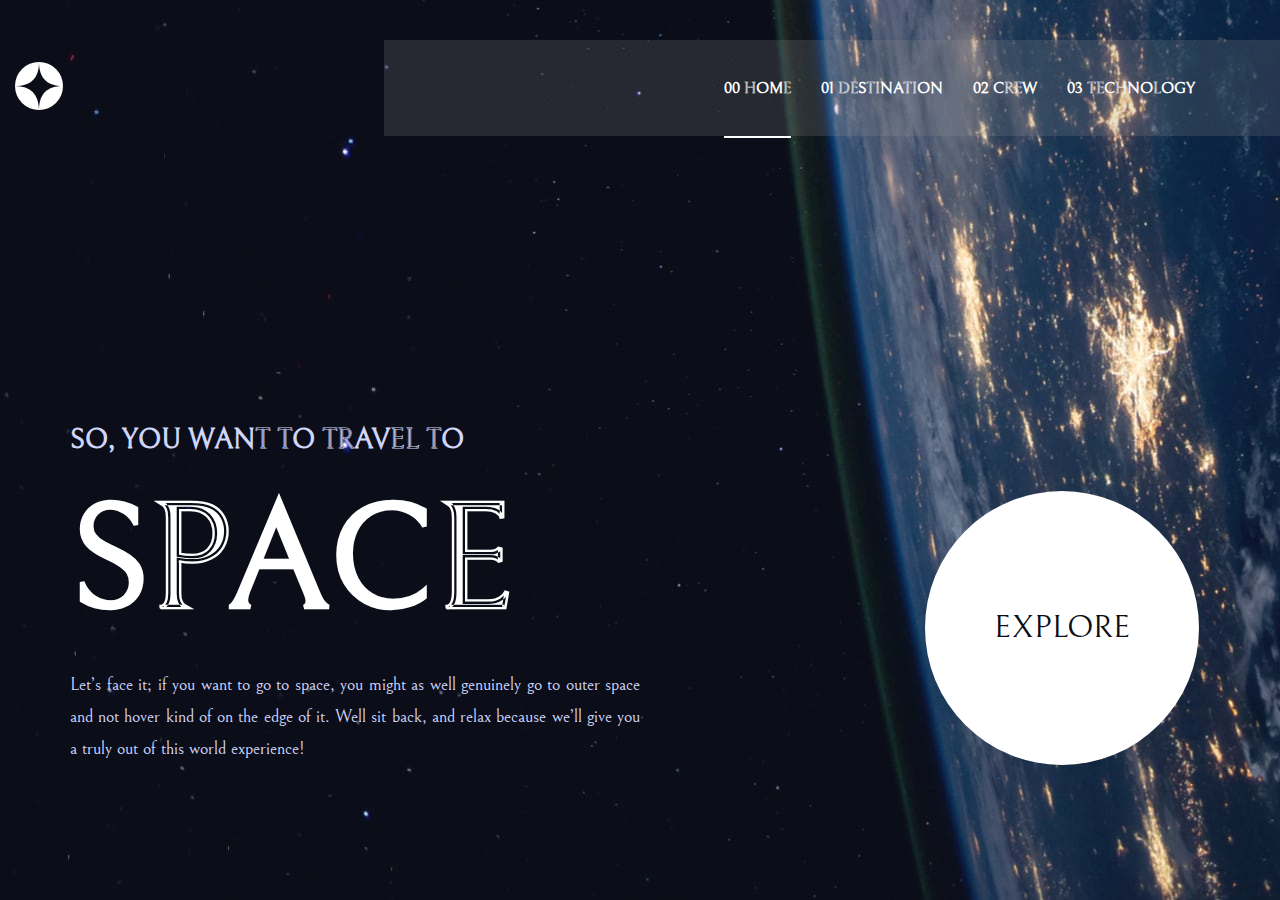
==== index.html @ ad99cd1f "Upload The Design" ====
<!DOCTYPE html>
<html lang="en">
<head>
    <meta charset="UTF-8">
    <meta http-equiv="X-UA-Compatible" content="IE=edge">
    <meta name="viewport" content="width=device-width, initial-scale=1.0">
    <title>Space Tourism</title>
    <link rel="stylesheet" href="css/normalize.css" />
    <link rel="stylesheet" href="css/main.css" />
    <link rel="preconnect" href="https://fonts.googleapis.com">
    <link rel="preconnect" href="https://fonts.gstatic.com" crossorigin>
    <link href="https://fonts.googleapis.com/css2?family=Bellefair&display=swap" rel="stylesheet">
</head>
<body>

    <!-- Start Landing Section -->
    <section class="landing">

        <a href="#" class="logo">
            <img src="images/logo.svg" alt="Logo">
        </a>

        <div class="container">
            <nav>
                <img class="toggle-menu" src="images/icon-hamburger.svg" alt="Menu">
                <ul class="links">
                    <li><img class="close-btn" src="images/icon-close.svg" alt="Close"></li>
                    <li><a class="active" href="index.html">00 Home</a></li>
                    <li><a href="destination.html">01 Destination</a></li>
                    <li><a href="crew.html">02 Crew</a></li>
                    <li><a href="technology.html">03 Technology</a></li>
                </ul> 
            </nav>
            <div class="intro-text">
                <div class="content">
                    <h1>So, you want to travel to<span>Space</span></h1>
                    <p>Let’s face it; if you want to go to space, you might as well genuinely go to 
                        outer space and not hover kind of on the edge of it. Well sit back, and relax 
                        because we’ll give you a truly out of this world experience!
                    </p>
                </div>
            </div>
            <div class="explore">
                <span>Explore</span>
            </div>
        </div>
    </section>
    <!-- End Landing Section -->

    <script src="js/main.js"></script>
</body>
</html>
---- css/main.css ----
/* Start Global Rules */
* {
    -webkit-box-sizing: border-box;
    -moz-box-sizing: border-box;
    box-sizing: border-box;
    margin: 0;
    padding: 0;
  }
  body {
    font-family: 'Bellefair', serif;
  }
  ul {
    list-style: none;
  }
  .container {
    margin-left: auto;
    margin-right: auto;
    padding-left: 15px;
    padding-right: 15px;
  }
  /* Mobile */
  @media (min-width: 768px) {
    .container {
      width: 750px;
    }
  }
  /* Tablet */
  @media (min-width: 992px) {
    .container {
      width: 970px;
    }
  }
  /* Desktop */
  @media (min-width: 1200px) {
    .container {
      width: 1170px;
    }
  }
  /* End Global Rules */
  /* Start Landing Section */
  .landing {
    background-image: url('../images/background-home-desktop.jpg');
    background-size: cover;
    color: #FFF;
    min-height: 100vh;
  }
  @media (max-width: 767px) {
    .landing {
      background-image: url('../images/background-home-mobile.jpg');
    }
  }
  @media (min-width: 768px) and (max-width: 992px) {
    .landing {
      background-image: url('../images/background-home-tablet.jpg');
    }
  }
  .logo {
    position: absolute;
    top: 62px;
    left: 15px;
  }
  @media (max-width: 992px) {
    .logo {
      top: 22px;
    }
  }
  .landing .container {
    display: grid;
    grid-template-columns: repeat(8, 1fr);
    grid-template-rows: 40px 96px repeat(3, auto);
    min-height: 100vh;
  }
  @media (max-width: 992px) {
    .landing .container {
      grid-template-rows: 96px repeat(4, auto) 40px;
    }
  }
  nav {
    grid-area: 2 / 1 / 3 / span 8;
  }
  @media (max-width: 992px) {
    nav {
      grid-area: 1 / 1 / 2 / span 8;
    }
  }
  nav::before {
    content: '';
    position: absolute;
    right: 0;
    top: 40px;
    width: 70%;
    min-height: 96px;
    background-color: rgba(151, 151, 151, .2);
  }
  @media (max-width: 992px) {
    nav::before {
      top: 0;
    }
  }
  @media (max-width: 767px) {
    nav::before {
      display: none;
    }
  }
  nav .toggle-menu {
    display: none;
  }
  @media (max-width: 767px) {
    nav {
      position: relative;
    }
    nav .toggle-menu {
      display: block;
      position: absolute;
      left: calc(100% - 24px);
      top: 50%;
      transform: translateY(-50%);
    }
  }
  nav .links {
    display: flex;
    justify-content: flex-end;
    align-items: center;
    min-height: 96px;
    position: relative;
  }
  nav .links::before {
    content: '';
    position: absolute;
    left: 0;
    height: 1px;
    width: 30%;
    background-color: rgba(100, 100, 100, .5);
    box-shadow: 0 2px 4px 0 rgba(100, 100, 100, .5);
  }
  @media (max-width: 1300px) {
    nav .links::before {
      display: none
    }
  }
  nav .links li:first-of-type {
    display: none;
  }
  nav .links li a {
    display: block;
    color: white;
    text-decoration: none;
    font-size: 16px;
    font-weight: bold;
    margin: 0 15px;
    text-transform: uppercase;
    position: relative;
  }
  @media (max-width: 767px) {
    nav .links {
      flex-direction: column;
      width: 80%;
      min-height: 100vh;
      background-color: rgb(151 151 151 / 80%);
      position: absolute;
      right: -15px;
      display: none;
      z-index: 999;
    }
    nav .links li:first-of-type {
      margin: 20px 20px 70px;
      padding-top: 20px;
      display: block;
      text-align: right;
    }
    nav .links li a {
      margin: 20px;
      padding: 10px 0;
    }
  }
  nav .links li a::after {
    content: '';
    height: 2px;
    width: 0;
    position: absolute;
    bottom: -41px;
    left: 0;
    background-color: #FFF;
    transition: .3s;
  }
  nav .links li a.active::after,
  nav .links li a:hover::after {
    width: 100%;
  }
  @media (max-width: 767px) {
    nav .links li a::after {
      width: 2px;
      height: 100%;
      top: 0;
      left: calc(100% + 15px);
    }
    nav .links li a.active::after,
    nav .links li a:hover::after {
      width: 2px;
    }
  }
  .landing .intro-text {
    grid-area: 4 / 1 / 5 / span 4;
    display: flex;
    align-items: flex-end;
  }
  @media (max-width: 992px) {
    .landing .intro-text {
      grid-area: 3 / 3 / 4 / span 4;
      text-align: center;
    }
  }
  @media (max-width: 767px) {
    .landing .intro-text {
      grid-area: 3 / 1 / 4 / span 8;
      text-align: center;
    }
  }
  .landing .intro-text .content {
    color: #D0D6F9;
  }
  .landing .intro-text .content h1 {
    font-size: 28px;
    text-transform: uppercase;
  }
  @media (max-width: 767px) {
    .landing .intro-text .content h1 {
      font-size: 16px;
    }
  }
  @media (min-width: 768px) and (max-width: 991px) {
    .landing .intro-text .content h1 {
      font-size: 20px;
    }
  }
  .landing .intro-text .content h1 span {
    display: block;
    font-size: 150px;
    color: #FFF;
    margin: 20px 0;
  }
  @media (max-width: 767px) {
    .landing .intro-text .content h1 span {
      font-size: 80px;
    }
  }
  @media (min-width: 768px) and (max-width: 991px) {
    .landing .intro-text .content h1 span {
      font-size: 120px;
    }
  }
  .landing .intro-text .content p {
    font-size: 18px;
    line-height: 32px;
    text-align: justify;
  }
  .landing .explore {
    grid-area: 4 / 7 / 5 / span 2;
    width: 274px;
    cursor: pointer;
    display: flex;
    align-items: flex-end;
  }
  @media (max-width: 992px) {
    .landing .explore {
      grid-area: 5 / 1 / 6 / span 8;
      margin: auto;
      width: 242px;
    }
  }
  @media (max-width: 767px) {
    .landing .explore {
      width: 150px;
    }
  }
  .landing .explore span {
    display: flex;
    justify-content: center;
    align-items: center;
    width: 274px;
    height: 274px;
    background-color: #fff;
    color: #0B0D17;
    font-size: 32px;
    border-radius: 50%;
    text-transform: uppercase;
    position: relative;
  }
  @media (max-width: 992px) {
    .landing .explore span {
      width: 242px;
      height: 242px;
    }
  }
  @media (max-width: 767px) {
    .landing .explore span {
      width: 150px;
      height: 150px;
      font-size: 20px;
    }
  }
  .landing .explore span::before {
    content: '';
    position: absolute;
    width: 100%;
    height: 100%;
    border: 0 solid rgba(208, 214, 249, .2);
    border-radius: 50%;
    transition: .3s;
  }
  .landing .explore span:hover::before {
    border: 40px solid rgba(208, 214, 249, .2);
  }
  /* End Landing Section */

  /* Start Destination Section */
  .destination {
    background-image: url('../images/destination/background-destination-desktop.jpg');
    background-size: cover;
    color: #FFF;
    min-height: 100vh;
  }
  @media (max-width: 767px) {
    .destination {
      background-image: url('../images/destination/background-destination-mobile.jpg');
    }
  }
  @media (min-width: 768px) and (max-width: 992px) {
    .destination {
      background-image: url('../images/destination/background-destination-tablet.jpg');
    }
  }
  .destination .container {
    display: grid;
    grid-template-columns: repeat(8, 1fr);
    grid-template-rows: 40px 96px repeat(6, auto);
    min-height: 100vh;
  }
  @media (max-width: 992px) {
    .destination .container {
      grid-template-rows: 96px 15px auto 15px auto 15px auto 15px auto 15px;
    }
  }
  .destination .main {
    grid-area: 4 / 1 / 5 / span 8;
    text-transform: uppercase;
    color: #FFF;
    font-size: 28px;
  }
  @media (max-width: 992px) {
    .destination .main {
      grid-area: 3 / 1 / 4 / span 8;
      font-size: 20px;
    }
  }
  @media (max-width: 767px) {
    .destination .main {
      font-size: 16px;
    }
  }
  .destination .main span {
    color: rgba(255, 255, 255, 0.5);
  }
  .destination .planet-name {
    grid-area: 6 / 6 / 7 / span 3;
    display: flex;
    color: #FFF;
  }
  @media (max-width: 992px) {
    .destination .planet-name {
      grid-area: 7 / 3 / 8 / span 4;
      justify-content: center;
    }
  }
  @media (max-width: 767px) {
    .destination .planet-name {
      grid-area: 7 / 1 / 8 / span 8;
    }
  }
  .destination .planet-name li {
    position: relative;
    color: #D0D6F9;
    text-decoration: none;
    text-transform: uppercase;
    font-size: 16px;
    margin-right: 10px;
    cursor: pointer;
  }
  @media (max-width: 767px) {
    .destination .planet-name li {
      font-size: 14px;
    }
  }
  .destination .planet-name li.active {
    color: #FFF;
  }
  .destination .planet-name li::after {
    content: '';
    position: absolute;
    left: 0;
    top: 30px;
    width: 0;
    height: 2px;
    background-color: #FFF;
    transition: .3s;
  }
  .destination .planet-name li.active::after,
  .destination .planet-name li:hover::after {
    width: 80%;
  }
  .destination .planet-img {
    grid-area: 7 / 1 / 8 / span 4;
    height: fit-content;
  }
  @media (max-width: 992px) {
    .destination .planet-img {
      grid-area: 5 / 3 / 6 / span 4;
    }
  }
  .destination .planet-img img {
    max-width: 100%;
  }
  .destination .planet-info {
    grid-area: 7 / 6 / 8 / span 3;
    padding: 40px 0;
    height: fit-content;
  }
  @media (max-width: 992px) {
    .destination .planet-info {
      grid-area: 9 / 2 / 10 / span 6;
      padding: 0;
      display: flex;
      flex-direction: column;
      align-items: center;
    }
  }
  @media (max-width: 767px) {
    .destination .planet-info {
      grid-area: 9 / 1 / 10 / span 8;
    }
  }
  .destination .planet-info h2 {
    font-size: 100px;
    color: #FFF;
    text-transform: uppercase;
  }
  @media (max-width: 992px) {
    .destination .planet-info h2 {
      font-size: 80px;
    }
  }
  @media (max-width: 767px) {
    .destination .planet-info h2 {
      font-size: 56px;
    }
  }
  .destination .planet-info p {
    color: #D0D6F9;
    font-size: 18px;
    line-height: 32px;
    text-align: justify;
  }
  @media (max-width: 767px) {
    .destination .planet-info p {
      font-size: 15px;
    }
  }
  .destination .planet-info hr {
    background-color: #383B4B;
    height: 2px;
    width: 100%;
    margin: 50px 0;
    border: none;
  }
  @media (max-width: 767px) {
    .destination .planet-info hr {
      margin: 30px 0;
    }
  }
  .destination .planet-info .info-text {
    display: flex;
    text-transform: uppercase;
  }
  .destination .planet-info .info-text .destance {
    margin-right: 50px;
  }
  @media (max-width: 767px) {
    .destination .planet-info .info-text {
      display: block;
      text-align: center;
    }
    .destination .planet-info .info-text .destance {
      margin: 0 0 15px;
    }
  }
  .destination .planet-info .info-text h3 {
    color: #D0D6F9;
    font-size: 14px;
  }
  .destination .planet-info .info-text span {
    color: #FFF;
    font-size: 28px;
  }
  .destination .planet-img,
  .destination .planet-info {
    display: none;
  }
  .destination .planet-img.show,
  .destination .planet-info.show {
  	display: block;
  }
  @media (max-width: 992px) {
    .destination .planet-info.show {
      display: flex;
    }
  }
  /* End Destination Section */

  /* Start Crew Section */
  .crew {
    background-image: url('../images/crew/background-crew-desktop.jpg');
    background-size: cover;
    color: #FFF;
    min-height: 100vh;
  }
  @media (max-width: 767px) {
    .crew {
      background-image: url('../images/crew/background-crew-mobile.jpg');
    }
  }
  @media (min-width: 768px) and (max-width: 992px) {
    .crew {
      background-image: url('../images/crew/background-crew-tablet.jpg');
    }
  }
  .crew .container {
    display: grid;
    grid-template-columns: repeat(8, 1fr);
    grid-template-rows: 40px 96px 20px repeat(6, auto);
    min-height: 100vh;
  }
  @media (max-width: 992px) {
    .crew .container {
      grid-template-rows: 96px 30px auto 40px repeat(2, auto) 40px auto;
    }
  }
  @media (max-width: 767px) {
    .crew .container {
      grid-template-rows: 96px 10px auto 10px auto 10px auto 10px auto;
    }
  }
  .crew .main {
    grid-area: 4 / 1 / 5 / span 4;
    font-size: 28px;
    text-transform: uppercase;
  }
  @media (max-width: 992px) {
    .crew .main {
      grid-area: 3 / 1 / 4 / span 8;
      font-size: 20px;
    }
  }
  @media (max-width: 767px) {
    .crew .main {
      text-align: center;
      font-size: 16px;
      margin: 10px 0;
    }
  }
  .crew .main span {
    color: rgba(255, 255, 255, 0.5);
  }
  .crew .member-info {
    grid-area: 6 / 1 / 7 / span 4;
  }
  @media (max-width: 992px) {
    .crew .member-info {
      grid-area: 5 / 3 / 6 / span 4;
      text-align: center;
    }
  }
  @media (max-width: 767px) {
    .crew .member-info {
      grid-area: 9 / 1 / 10 / span 8;
      margin-top: 0;
    }
  }
  .crew .member-info .title {
    font-size: 32px;
    color: rgba(255, 255, 255, 0.5);
    text-transform: uppercase;
  }
  .crew .member-info h2 {
    font-size: 54px;
    text-transform: uppercase;
    margin: 10px 0 20px;
  }
  .crew .member-info p {
    color: #D0D6F9;
    font-size: 18px;
    line-height: 32px;
    text-align: justify;
  }
  @media (max-width: 992px) {
    .crew .member-info .title {
      font-size: 24px;
    }
    .crew .member-info h2 {
      font-size: 40px;
    }
    .crew .member-info p {
      font-size: 16px;
      padding: 0 10px 70px;
    }
  }
  @media (max-width: 767px) {
    .crew .member-info .title {
      font-size: 16px;
    }
    .crew .member-info h2 {
      font-size: 24px;
    }
    .crew .member-info p {
      font-size: 15px;
      padding: 0 10px 70px;
    }
  }
  .crew .member-img {
    grid-area: 5 / 6 / 10 / span 4;
    display: flex;
  }
  @media (max-width: 992px) {
    .crew .member-img {
      grid-area: 8 / 1 / 9 / span 8;
      text-align: center;
      height: fit-content;
    }
  }
  @media (max-width: 767px) {
    .crew .member-img {
      grid-area: 5 / 1 / 6 / span 8;
      position: relative;
    }
    .crew .member-img::after {
      content: '';
      position: absolute;
      left: 0;
      bottom: 2px;
      width: 100%;
      height: 2px;
      background-color: rgba(255, 255, 255, 0.5);
    }
  }
  .crew .member-img img {
    width: 100%;
    height: 100%;
  }
  @media (max-width: 767px) {
    .crew .member-img img {
      max-width: 60%;
    }
  }
  .crew .bullets {
    grid-area: 8 / 1 / 9 / span 4;
    display: flex;
  }
  @media (max-width: 992px) {
    .crew .bullets {
      grid-area: 6 / 1 / 7 / span 8;
      justify-content: center;
    }
  }
  @media (max-width: 767px) {
    .crew .bullets {
      grid-area: 7 / 1 / 8 / span 8;
      align-items: center;
    }
  }
  .crew .bullets li {
    display: block;
    width: 15px;
    height: 15px;
    border-radius: 50%;
    background-color: rgba(255, 255, 255, 0.5);
    cursor: pointer;
  }
  @media (max-width: 767px) {
    .crew .bullets li {
      width: 10px;
      height: 10px;
    }
  }
  .crew .bullets li.active,
  .crew .bullets li:hover {
    background-color: #FFF;
  }
  .crew .bullets li:not(:last-child) {
    margin-right: 20px;
  }
  .crew .member-info,
  .crew .member-img {
    display: none;
  }
  .crew .member-info.show,
  .crew .member-img.show {
  	display: block;
  }
  /* End Crew Section */
  /* Start Technology Section */
  .technology {
    background-image: url('../images/technology/background-technology-desktop.jpg');
    background-size: cover;
    color: #FFF;
    min-height: 100vh;
  }
  @media (max-width: 767px) {
    .technology {
      background-image: url('../images/technology/background-technology-mobile.jpg');
    }
  }
  @media (min-width: 768px) and (max-width: 992px) {
    .technology {
      background-image: url('../images/technology/background-technology-tablet.jpg');
    }
  }
  .technology .container {
    display: grid;
    grid-template-columns: auto 60px repeat(3, auto) 70px repeat(2, 20%);
    grid-template-rows: 40px 96px repeat(7, auto);
    min-height: 100vh;
  }
  @media (max-width: 991px) {
    .technology .container {
      grid-template-rows: 96px repeat(2, auto) 20px auto 20px auto 20px auto 20px repeat(2, auto);
    }
  }
  .technology .main {
    grid-area: 4 / 1 / 5 / span 4;
    font-size: 28px;
    text-transform: uppercase;
  }
  @media (max-width: 991px) {
    .technology .main {
      grid-area: 3 / 1 / 4 / span 8;
      font-size: 20px;
    }
  }
  @media (max-width: 767px) {
    .technology .main {
      text-align: center;
      font-size: 16px;
    }
  }
  .technology .main span {
    color: rgba(255, 255, 255, 0.5);
  }
  .technology .numbers {
    grid-area: 6 / 1 / 8 / 2;
  }
  @media (max-width: 991px) {
    .technology .numbers {
      grid-area: 7 / 1 / 8 / span 8;
      display: flex;
      justify-content: center;
    }
  }
  .technology .numbers li {
    display: block;
    width: 80px;
    height: 80px;
    border-radius: 50%;
    border: 1px solid rgba(255, 255, 255, 0.5);
    color: #FFF;
    font-size: 32px;
    text-decoration: none;
    display: flex;
    justify-content: center;
    align-items: center;
    cursor: pointer;
  }
  @media (max-width: 991px) {
    .technology .numbers li {
      width: 60px;
      height: 60px;
      font-size: 24px;
    }
  }
  @media (max-width: 767px) {
    .technology .numbers li {
      width: 40px;
      height: 40px;
      font-size: 16px;
    }
  }
  .technology .numbers li.active,
  .technology .numbers li:hover {
    background-color: #FFF;
    color: #0B0D17;
    border-color: #FFF;
  }
  .technology .numbers li:not(:last-child) {
    margin-bottom: 20px;
  }
  @media (max-width: 991px) {
    .technology .numbers li:not(:last-child) {
      margin: 0 15px 0 0;
    }
  }
  .technology h3 {
    grid-area: 6 / 3 / 7 / span 3;
    font-size: 16px;
    color: #D0D6F9;
    text-transform: uppercase;
  }
  @media (max-width: 991px) {
    .technology h3 {
      grid-area: 9 / 1 / 10 / span 8;
      text-align: center;
    }
  }
  .technology .tech-info {
    grid-area: 7 / 3 / 8 / span 4;
  }
  @media (max-width: 991px) {
    .technology .tech-info {
      grid-area: 11 / 1 / 12 / span 8;
      text-align: center;
    }
  }
  .technology .tech-info h2 {
    font-size: 50px;
    text-transform: uppercase;
    margin-bottom: 20px;
  }
  .technology .tech-info p {
    color: #D0D6F9;
    font-size: 18px;
    line-height: 32px;
    text-align: justify;
  }
  @media (max-width: 991px) {
    .technology .tech-info h2 {
      font-size: 40px;
    }
    .technology .tech-info p {
      font-size: 16px;
    }
  }
  @media (max-width: 767px) {
    .technology .tech-info h2 {
      font-size: 24px;
    }
    .technology .tech-info p {
      font-size: 15px;
    }
  }
  .technology .tech-img {
    grid-area: 5 / 7 / 9 / span 3;
    width: 100%;
    position: relative;
    right: calc((1140px - 100vw) / 2);
  }
  @media (min-width: 992px) and (max-width: 1199px) {
    .technology .tech-img {
      right: calc((940px - 100vw) / 2);
    }
  }
  @media (max-width: 991px) {
    .technology .tech-img {
      grid-area: 5 / 1 / 6 / span 8;
      right: 0;
    }
  }
  .technology .tech-img img {
    max-width: 100%;
  }
  .technology .tech-img .landscape {
    display: none
  }
  @media (max-width: 991px) {
    .technology .tech-img .portrait {
      display: none
    }
    .technology .tech-img .landscape {
      display: block
    }
  }
  .technology .tech-info,
  .technology .tech-img {
    display: none;
  }
  .technology .tech-info.show,
  .technology .tech-img.show {
  	display: block;
  }
  /* End Technology Section */
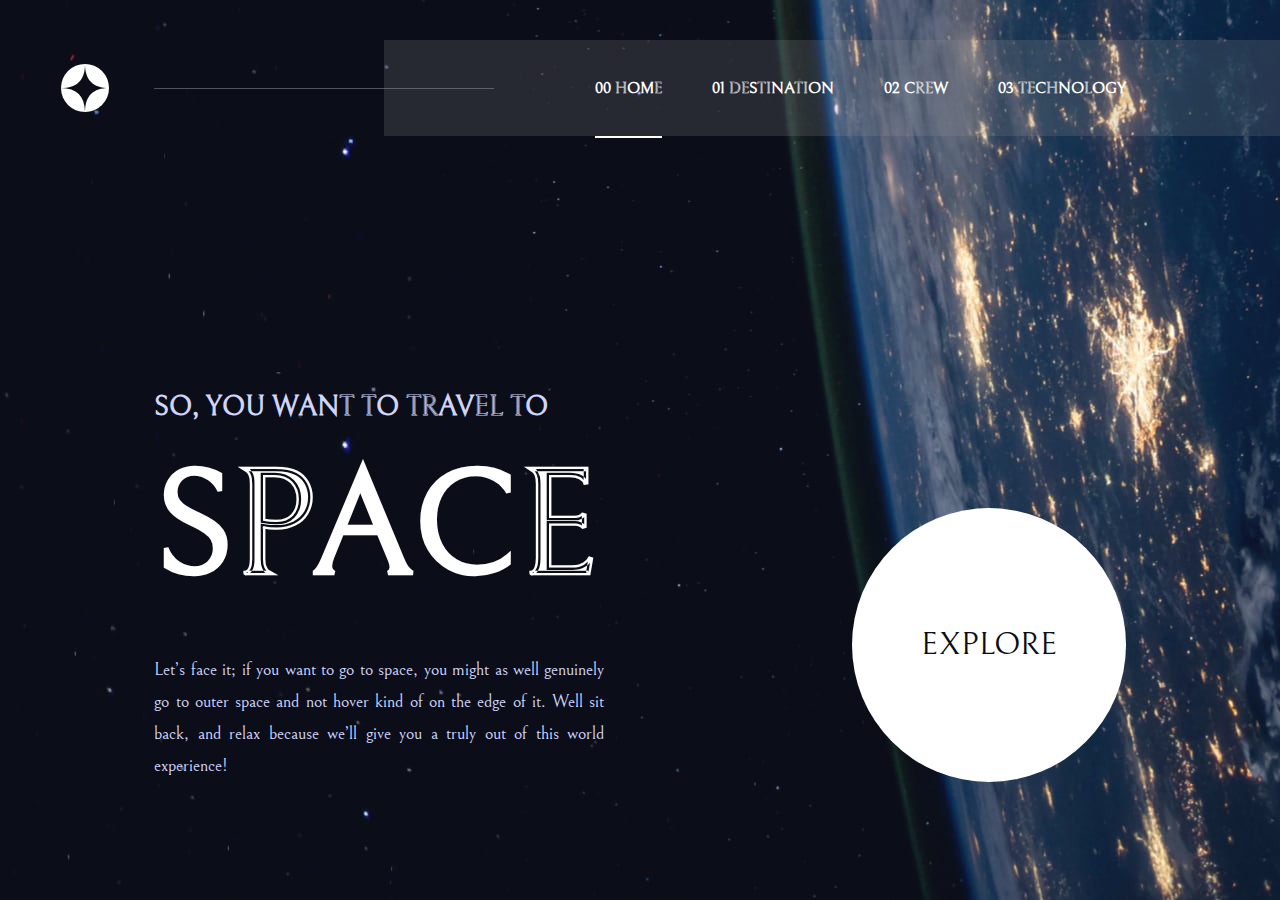
==== commit 2e989042: "Update The Design" ====
--- a/index.html
+++ b/index.html
@@ -19,31 +19,27 @@
         <a href="#" class="logo">
             <img src="images/logo.svg" alt="Logo">
         </a>
+        <nav>
+            <img class="toggle-menu" src="images/icon-hamburger.svg" alt="Menu">
+            <ul class="links">
+                <li><img class="close-btn" src="images/icon-close.svg" alt="Close"></li>
+                <li><a class="active" href="index.html"><span>00 </span>Home</a></li>
+                <li><a href="destination.html"><span>01 </span>Destination</a></li>
+                <li><a href="crew.html"><span>02 </span>Crew</a></li>
+                <li><a href="technology.html"><span>03 </span>Technology</a></li>
+            </ul> 
+        </nav>
+        <div class="intro-text">
+            <h1>So, you want to travel to<span>Space</span></h1>
+            <p>Let’s face it; if you want to go to space, you might as well genuinely go to 
+                outer space and not hover kind of on the edge of it. Well sit back, and relax 
+                because we’ll give you a truly out of this world experience!
+            </p>
+        </div>
+        <div class="explore">
+            <span>Explore</span>
+        </div>
 
-        <div class="container">
-            <nav>
-                <img class="toggle-menu" src="images/icon-hamburger.svg" alt="Menu">
-                <ul class="links">
-                    <li><img class="close-btn" src="images/icon-close.svg" alt="Close"></li>
-                    <li><a class="active" href="index.html">00 Home</a></li>
-                    <li><a href="destination.html">01 Destination</a></li>
-                    <li><a href="crew.html">02 Crew</a></li>
-                    <li><a href="technology.html">03 Technology</a></li>
-                </ul> 
-            </nav>
-            <div class="intro-text">
-                <div class="content">
-                    <h1>So, you want to travel to<span>Space</span></h1>
-                    <p>Let’s face it; if you want to go to space, you might as well genuinely go to 
-                        outer space and not hover kind of on the edge of it. Well sit back, and relax 
-                        because we’ll give you a truly out of this world experience!
-                    </p>
-                </div>
-            </div>
-            <div class="explore">
-                <span>Explore</span>
-            </div>
-        </div>
     </section>
     <!-- End Landing Section -->
 
--- a/css/main.css
+++ b/css/main.css
@@ -1,896 +1,905 @@
 /* Start Global Rules */
 * {
-    -webkit-box-sizing: border-box;
-    -moz-box-sizing: border-box;
-    box-sizing: border-box;
-    margin: 0;
+  -webkit-box-sizing: border-box;
+  -moz-box-sizing: border-box;
+  box-sizing: border-box;
+  margin: 0;
+  padding: 0;
+}
+body {
+  font-family: 'Bellefair', serif;
+}
+ul {
+  list-style: none;
+}
+/* End Global Rules */
+/* Start Landing Section */
+.landing {
+  background-image: url('../images/background-home-desktop.jpg');
+  background-size: cover;
+  color: #FFF;
+  min-height: 100vh;
+  display: grid;
+  grid-template-columns: repeat(8, 1fr);
+  grid-template-rows: 40px 96px repeat(3, auto);
+  padding-left: 15px;
+  padding-right: 15px;   
+}
+@media (max-width: 767px) {
+  .landing {
+    background-image: url('../images/background-home-mobile.jpg');
+    grid-template-rows: 20px repeat(4, auto) 20px;
+  }
+}
+@media (min-width: 768px) and (max-width: 992px) {
+  .landing {
+    background-image: url('../images/background-home-tablet.jpg');
+    grid-template-rows: 96px repeat(4, auto) 40px;
+  }
+}
+.logo {
+  grid-area: 2 / 1 / 3 / 2;
+  display: flex;
+  justify-content: center;
+  align-items: center;
+}
+@media (min-width: 768px) and (max-width: 992px) {
+  .logo {
+    grid-area: 1 / 1 / 2 / 2;
+  }
+}
+nav {
+  grid-area: 2 / 2 / 3 / span 6;
+}
+@media (max-width: 992px) {
+  nav {
+    grid-area: 1 / 2 / 2 / span 6;
+  }
+}
+@media (max-width: 767px) {
+  nav {
+    grid-area: 2 / 2 / 3 / span 7;
+  }
+}
+nav::before {
+  content: '';
+  position: absolute;
+  right: 0;
+  top: 40px;
+  width: 70%;
+  min-height: 96px;
+  background-color: rgba(151, 151, 151, .2);
+}
+@media (max-width: 992px) {
+  nav::before {
+    top: 0;
+    width: 80%;
+  }
+}
+@media (max-width: 767px) {
+  nav::before {
+    display: none;
+  }
+}
+nav .toggle-menu {
+  display: none;
+}
+@media (max-width: 767px) {
+  nav {
+    position: relative;
+  }
+  nav .toggle-menu {
+    display: block;
+    position: absolute;
+    left: 90%;
+    top: 50%;
+    transform: translateY(-50%);
+  }
+}
+nav .links {
+  display: flex;
+  justify-content: flex-end;
+  align-items: center;
+  min-height: 96px;
+  position: relative;
+}
+nav .links::before {
+  content: '';
+  position: absolute;
+  left: 0;
+  height: 1px;
+  width: 35%;
+  background-color: rgba(151, 151, 151, .5);
+}
+@media (max-width: 1200px) {
+  nav .links::before {
+    display: none
+  }
+}
+nav .links li:first-of-type {
+  display: none;
+}
+nav .links li a {
+  display: block;
+  color: white;
+  text-decoration: none;
+  font-size: 16px;
+  font-weight: bold;
+  margin-left: 50px;
+  text-transform: uppercase;
+  position: relative;
+}
+@media (max-width: 767px) {
+  nav .links {
+    flex-direction: column;
+    width: 80%;
+    min-height: 100vh;
+    background-color: rgb(151 151 151 / 80%);
+    position: absolute;
+    top: -20px;
+    right: -15px;
+    display: none;
+    z-index: 999;
+  }
+  nav .links li:first-of-type {
+    margin: 20px 20px 70px;
+    padding-top: 20px;
+    display: block;
+    text-align: right;
+  }
+  nav .links li a {
+    margin: 20px;
+    padding: 10px 0;
+  }
+}
+nav .links li a::after {
+  content: '';
+  height: 2px;
+  width: 0;
+  position: absolute;
+  bottom: -41px;
+  left: 0;
+  background-color: #FFF;
+  transition: .3s;
+}
+nav .links li a.active::after,
+nav .links li a:hover::after {
+  width: 100%;
+}
+@media (max-width: 767px) {
+  nav .links li a::after {
+    width: 2px;
+    height: 100%;
+    top: 0;
+    left: calc(100% + 15px);
+  }
+  nav .links li a.active::after,
+  nav .links li a:hover::after {
+    width: 2px;
+  }
+}
+@media (max-width: 992px) {
+  nav .links li a span {
+    display: none;
+  }
+}
+.landing .intro-text {
+  grid-area: 4 / 2 / 5 / span 4;
+  display: flex;
+  flex-direction: column;
+  justify-content: flex-end;
+  color: #D0D6F9;
+  width: 450px;
+}
+@media (max-width: 992px) {
+  .landing .intro-text {
+    grid-area: 3 / 3 / 4 / span 4;
+    align-items: center;
+    width: 100%;
+  }
+}
+@media (max-width: 767px) {
+  .landing .intro-text {
+    grid-area: 3 / 1 / 4 / span 8;
+  }
+}
+.landing .intro-text h1 {
+  font-size: 28px;
+  text-transform: uppercase;
+}
+@media (max-width: 767px) {
+  .landing .intro-text h1 {
+    font-size: 16px;
+    text-align: center;
+  }
+}
+@media (min-width: 768px) and (max-width: 991px) {
+  .landing .intro-text h1 {
+    font-size: 20px;
+    text-align: center;
+  }
+}
+.landing .intro-text h1 span {
+  display: block;
+  font-size: 150px;
+  color: #FFF;
+  margin: 20px 0;
+}
+@media (max-width: 767px) {
+  .landing .intro-text h1 span {
+    font-size: 80px;
+  }
+}
+@media (min-width: 768px) and (max-width: 991px) {
+  .landing .intro-text h1 span {
+    font-size: 120px;
+  }
+}
+.landing .intro-text p {
+  font-size: 18px;
+  line-height: 32px;
+  text-align: justify;
+}
+@media (max-width: 992px) {
+  .landing .intro-text p {
+    max-width: 450px;
+  }
+}
+.landing .explore {
+  grid-area: 4 / 7 / 5 / 8;
+  width: 274px;
+  cursor: pointer;
+  display: flex;
+  align-items: flex-end;
+}
+@media (max-width: 992px) {
+  .landing .explore {
+    grid-area: 5 / 1 / 6 / span 8;
+    margin: auto;
+    width: 242px;
+  }
+}
+@media (max-width: 767px) {
+  .landing .explore {
+    width: 150px;
+  }
+}
+.landing .explore span {
+  display: flex;
+  justify-content: center;
+  align-items: center;
+  width: 274px;
+  height: 274px;
+  background-color: #fff;
+  color: #0B0D17;
+  font-size: 32px;
+  border-radius: 50%;
+  text-transform: uppercase;
+  position: relative;
+}
+@media (max-width: 992px) {
+  .landing .explore span {
+    width: 242px;
+    height: 242px;
+  }
+}
+@media (max-width: 767px) {
+  .landing .explore span {
+    width: 150px;
+    height: 150px;
+    font-size: 20px;
+  }
+}
+.landing .explore span::before {
+  content: '';
+  position: absolute;
+  width: 100%;
+  height: 100%;
+  border: 0 solid rgba(208, 214, 249, .2);
+  border-radius: 50%;
+  transition: .3s;
+}
+.landing .explore span:hover::before {
+  border: 40px solid rgba(208, 214, 249, .2);
+}
+/* End Landing Section */
+
+/* Start Destination Section */
+.destination {
+  background-image: url('../images/destination/background-destination-desktop.jpg');
+  background-size: cover;
+  color: #FFF;
+  min-height: 100vh;
+  display: grid;
+  grid-template-columns: repeat(8, 1fr);
+  grid-template-rows: 40px 96px repeat(4, auto) 40px repeat(2, auto);
+  padding-left: 15px;
+  padding-right: 15px;
+}
+@media (max-width: 992px) {
+  .destination {
+    grid-template-rows: 96px 15px auto 15px auto 15px auto 15px auto 15px;
+  }
+}
+@media (max-width: 767px) {
+  .destination {
+    background-image: url('../images/destination/background-destination-mobile.jpg');
+    grid-template-rows: 20px auto 15px auto 15px auto 15px auto 15px auto 15px;
+  }
+}
+@media (min-width: 768px) and (max-width: 992px) {
+  .destination {
+    background-image: url('../images/destination/background-destination-tablet.jpg');
+  }
+}
+.destination .main {
+  grid-area: 4 / 2 / 5 / span 8;
+  text-transform: uppercase;
+  color: #FFF;
+  font-size: 28px;
+}
+@media (max-width: 992px) {
+  .destination .main {
+    grid-area: 3 / 1 / 4 / span 8;
+    font-size: 20px;
+  }
+}
+@media (max-width: 767px) {
+  .destination .main {
+    grid-area: 4 / 1 / 5 / span 8;
+    font-size: 16px;
+    text-align: center;
+  }
+}
+.destination .main span {
+  color: rgba(255, 255, 255, 0.5);
+}
+.destination .planet-name {
+  grid-area: 6 / 5 / 7 / span 3;
+  display: flex;
+  color: #FFF;
+}
+@media (max-width: 992px) {
+  .destination .planet-name {
+    grid-area: 7 / 3 / 8 / span 4;
+    justify-content: center;
+  }
+}
+@media (max-width: 767px) {
+  .destination .planet-name {
+    grid-area: 8 / 1 / 9 / span 8;
+  }
+}
+.destination .planet-name li {
+  position: relative;
+  color: #D0D6F9;
+  text-decoration: none;
+  text-transform: uppercase;
+  font-size: 16px;
+  margin-right: 10px;
+  cursor: pointer;
+}
+@media (max-width: 767px) {
+  .destination .planet-name li {
+    font-size: 14px;
+  }
+}
+.destination .planet-name li.active {
+  color: #FFF;
+}
+.destination .planet-name li::after {
+  content: '';
+  position: absolute;
+  left: 0;
+  top: 30px;
+  width: 0;
+  height: 2px;
+  background-color: #FFF;
+  transition: .3s;
+}
+.destination .planet-name li.active::after,
+.destination .planet-name li:hover::after {
+  width: 80%;
+}
+.destination .planet-img {
+  grid-area: 8 / 2 / 9 / span 2;
+  height: fit-content;
+}
+@media (max-width: 992px) {
+  .destination .planet-img {
+    grid-area: 5 / 3 / 6 / span 4;
+  }
+}
+@media (max-width: 767px) {
+  .destination .planet-img {
+    grid-area: 6 / 3 / 7 / span 4;
+  }
+}
+.destination .planet-img img {
+  max-width: 100%;
+}
+.destination .planet-info {
+  grid-area: 8 / 5 / 9 / span 3;
+  flex-direction: column;
+  height: fit-content;
+}
+@media (max-width: 992px) {
+  .destination .planet-info {
+    grid-area: 9 / 2 / 10 / span 6;
     padding: 0;
-  }
-  body {
-    font-family: 'Bellefair', serif;
-  }
-  ul {
-    list-style: none;
-  }
-  .container {
-    margin-left: auto;
-    margin-right: auto;
-    padding-left: 15px;
-    padding-right: 15px;
-  }
-  /* Mobile */
-  @media (min-width: 768px) {
-    .container {
-      width: 750px;
-    }
-  }
-  /* Tablet */
-  @media (min-width: 992px) {
-    .container {
-      width: 970px;
-    }
-  }
-  /* Desktop */
-  @media (min-width: 1200px) {
-    .container {
-      width: 1170px;
-    }
-  }
-  /* End Global Rules */
-  /* Start Landing Section */
-  .landing {
-    background-image: url('../images/background-home-desktop.jpg');
-    background-size: cover;
-    color: #FFF;
-    min-height: 100vh;
-  }
-  @media (max-width: 767px) {
-    .landing {
-      background-image: url('../images/background-home-mobile.jpg');
-    }
-  }
-  @media (min-width: 768px) and (max-width: 992px) {
-    .landing {
-      background-image: url('../images/background-home-tablet.jpg');
-    }
-  }
-  .logo {
-    position: absolute;
-    top: 62px;
-    left: 15px;
-  }
-  @media (max-width: 992px) {
-    .logo {
-      top: 22px;
-    }
-  }
-  .landing .container {
-    display: grid;
-    grid-template-columns: repeat(8, 1fr);
-    grid-template-rows: 40px 96px repeat(3, auto);
-    min-height: 100vh;
-  }
-  @media (max-width: 992px) {
-    .landing .container {
-      grid-template-rows: 96px repeat(4, auto) 40px;
-    }
-  }
-  nav {
-    grid-area: 2 / 1 / 3 / span 8;
-  }
-  @media (max-width: 992px) {
-    nav {
-      grid-area: 1 / 1 / 2 / span 8;
-    }
-  }
-  nav::before {
-    content: '';
-    position: absolute;
-    right: 0;
-    top: 40px;
-    width: 70%;
-    min-height: 96px;
-    background-color: rgba(151, 151, 151, .2);
-  }
-  @media (max-width: 992px) {
-    nav::before {
-      top: 0;
-    }
-  }
-  @media (max-width: 767px) {
-    nav::before {
-      display: none;
-    }
-  }
-  nav .toggle-menu {
-    display: none;
-  }
-  @media (max-width: 767px) {
-    nav {
-      position: relative;
-    }
-    nav .toggle-menu {
-      display: block;
-      position: absolute;
-      left: calc(100% - 24px);
-      top: 50%;
-      transform: translateY(-50%);
-    }
-  }
-  nav .links {
-    display: flex;
-    justify-content: flex-end;
     align-items: center;
-    min-height: 96px;
-    position: relative;
-  }
-  nav .links::before {
+  }
+}
+@media (max-width: 767px) {
+  .destination .planet-info {
+    grid-area: 10 / 1 / 11 / span 8;
+  }
+}
+.destination .planet-info h2 {
+  font-size: 100px;
+  color: #FFF;
+  text-transform: uppercase;
+}
+@media (max-width: 992px) {
+  .destination .planet-info h2 {
+    font-size: 80px;
+  }
+}
+@media (max-width: 767px) {
+  .destination .planet-info h2 {
+    font-size: 56px;
+  }
+}
+.destination .planet-info p {
+  color: #D0D6F9;
+  font-size: 18px;
+  line-height: 32px;
+  text-align: justify;
+}
+@media (max-width: 992px) {
+  .destination .planet-info p {
+    max-width: 450px;
+  }
+}
+@media (max-width: 767px) {
+  .destination .planet-info p {
+    font-size: 15px;
+  }
+}
+.destination .planet-info hr {
+  background-color: #383B4B;
+  height: 2px;
+  width: 100%;
+  margin: 50px 0;
+  border: none;
+}
+@media (max-width: 767px) {
+  .destination .planet-info hr {
+    margin: 30px 0;
+  }
+}
+.destination .planet-info .info-text {
+  display: flex;
+  text-transform: uppercase;
+}
+.destination .planet-info .info-text .destance {
+  margin-right: 50px;
+}
+@media (max-width: 767px) {
+  .destination .planet-info .info-text {
+    display: block;
+    text-align: center;
+  }
+  .destination .planet-info .info-text .destance {
+    margin: 0 0 15px;
+  }
+}
+.destination .planet-info .info-text h3 {
+  color: #D0D6F9;
+  font-size: 14px;
+}
+.destination .planet-info .info-text span {
+  color: #FFF;
+  font-size: 28px;
+}
+.destination .planet-img,
+.destination .planet-info {
+  display: none;
+}
+.destination .planet-img.show {
+  display: block;
+}
+.destination .planet-info.show {
+  display: flex;
+}
+/* End Destination Section */
+
+/* Start Crew Section */
+.crew {
+  background-image: url('../images/crew/background-crew-desktop.jpg');
+  background-size: cover;
+  color: #FFF;
+  display: grid;
+  grid-template-columns: repeat(4, 1fr) 30px repeat(3, 1fr);
+  grid-template-rows: 40px 96px 20px repeat(6, auto);
+  min-height: 100vh;
+  padding-left: 15px;
+  padding-right: 15px;
+}
+@media (max-width: 992px) {
+  .crew {
+    grid-template-rows: 96px 30px auto 40px repeat(2, auto) 40px auto;
+  }
+}
+@media (max-width: 767px) {
+  .crew {
+    background-image: url('../images/crew/background-crew-mobile.jpg');
+    grid-template-rows: 20px auto 10px auto 10px auto 10px auto 10px auto;
+  }
+}
+@media (min-width: 768px) and (max-width: 992px) {
+  .crew {
+    background-image: url('../images/crew/background-crew-tablet.jpg');
+  }
+}
+.crew .main {
+  grid-area: 4 / 2 / 5 / span 3;
+  font-size: 28px;
+  text-transform: uppercase;
+}
+@media (max-width: 992px) {
+  .crew .main {
+    grid-area: 3 / 2 / 4 / span 6;
+    font-size: 20px;
+  }
+}
+@media (max-width: 767px) {
+  .crew .main {
+    grid-area: 4 / 2 / 5 / span 6;
+    text-align: center;
+    font-size: 16px;
+    margin: 10px 0;
+  }
+}
+.crew .main span {
+  color: rgba(255, 255, 255, 0.5);
+}
+.crew .member-info {
+  grid-area: 6 / 2 / 7 / span 3;
+}
+@media (max-width: 992px) {
+  .crew .member-info {
+    grid-area: 5 / 3 / 6 / span 4;
+    text-align: center;
+  }
+}
+@media (max-width: 767px) {
+  .crew .member-info {
+    grid-area: 10 / 1 / 11 / span 8;
+    margin-top: 0;
+  }
+}
+.crew .member-info .title {
+  font-size: 32px;
+  color: rgba(255, 255, 255, 0.5);
+  text-transform: uppercase;
+}
+.crew .member-info h2 {
+  font-size: 54px;
+  text-transform: uppercase;
+  margin: 10px 0 20px;
+}
+.crew .member-info p {
+  color: #D0D6F9;
+  font-size: 18px;
+  line-height: 32px;
+  text-align: justify;
+}
+@media (max-width: 992px) {
+  .crew .member-info .title {
+    font-size: 24px;
+  }
+  .crew .member-info h2 {
+    font-size: 40px;
+  }
+  .crew .member-info p {
+    font-size: 16px;
+    padding: 0 10px 70px;
+  }
+}
+@media (max-width: 767px) {
+  .crew .member-info .title {
+    font-size: 16px;
+  }
+  .crew .member-info h2 {
+    font-size: 24px;
+  }
+  .crew .member-info p {
+    font-size: 15px;
+    padding: 0 10px 70px;
+  }
+}
+.crew .member-img {
+  grid-area: 5 / 6 / 10 / span 2;
+  display: flex;
+}
+@media (max-width: 992px) {
+  .crew .member-img {
+    grid-area: 8 / 3 / 9 / span 4;
+    justify-content: center;
+    height: fit-content;
+  }
+}
+@media (max-width: 767px) {
+  .crew .member-img {
+    grid-area: 6 / 1 / 7 / span 8;
+    position: relative;   
+  }
+  .crew .member-img::after {
     content: '';
     position: absolute;
     left: 0;
-    height: 1px;
-    width: 30%;
-    background-color: rgba(100, 100, 100, .5);
-    box-shadow: 0 2px 4px 0 rgba(100, 100, 100, .5);
-  }
-  @media (max-width: 1300px) {
-    nav .links::before {
-      display: none
-    }
-  }
-  nav .links li:first-of-type {
-    display: none;
-  }
-  nav .links li a {
-    display: block;
-    color: white;
-    text-decoration: none;
+    bottom: 0;
+    width: 100%;
+    height: 2px;
+    background-color: rgba(255, 255, 255, 0.5);
+  }
+}
+.crew .member-img img {
+  width: 100%;
+  height: 100%;
+}
+@media (max-width: 767px) {
+  .crew .member-img img {
+    max-width: 60%;
+  }
+}
+.crew .bullets {
+  grid-area: 8 / 2 / 9 / span 3;
+  display: flex;
+}
+@media (max-width: 992px) {
+  .crew .bullets {
+    grid-area: 6 / 2 / 7 / span 6;
+    justify-content: center;
+  }
+}
+@media (max-width: 767px) {
+  .crew .bullets {
+    grid-area: 8 / 1 / 9 / span 8;
+    align-items: center;
+  }
+}
+.crew .bullets li {
+  display: block;
+  width: 15px;
+  height: 15px;
+  border-radius: 50%;
+  background-color: rgba(255, 255, 255, 0.2);
+  cursor: pointer;
+}
+@media (max-width: 767px) {
+  .crew .bullets li {
+    width: 10px;
+    height: 10px;
+  }
+}
+.crew .bullets li:hover {
+  background-color: rgba(255, 255, 255, 0.5);
+}
+.crew .bullets li.active {
+  background-color: #FFF;
+}
+.crew .bullets li:not(:last-child) {
+  margin-right: 20px;
+}
+.crew .member-info,
+.crew .member-img {
+  display: none;
+}
+.crew .member-info.show {
+  display: block;
+}
+.crew .member-img.show {
+  display: flex;
+}
+/* End Crew Section */
+/* Start Technology Section */
+.technology {
+  background-image: url('../images/technology/background-technology-desktop.jpg');
+  background-size: cover;
+  color: #FFF;
+  min-height: 100vh;
+  display: grid;
+  grid-template-columns: 1fr auto 60px repeat(2, 2fr) 60px 2fr 1fr;
+  grid-template-rows: 40px 96px repeat(7, auto);
+  padding-left: 15px;
+  padding-right: 15px; 
+}
+@media (max-width: 767px) {
+  .technology {
+    background-image: url('../images/technology/background-technology-mobile.jpg');
+  }
+}
+@media (min-width: 768px) and (max-width: 992px) {
+  .technology {
+    background-image: url('../images/technology/background-technology-tablet.jpg');
+  }
+}
+@media (max-width: 992px) {
+  .technology {
+    grid-template-rows: 96px repeat(2, auto) 20px auto 20px auto 20px auto 20px repeat(2, auto);
+    grid-template-columns: repeat(8, 1fr);
+  }
+}
+@media (max-width: 767px) {
+  .technology {
+    grid-template-rows: 20px repeat(2, auto) 20px auto 20px auto 20px auto 20px repeat(2, auto);
+    grid-template-columns: repeat(8, 1fr);
+  }
+}
+.technology .main {
+  grid-area: 4 / 2 / 5 / span 4;
+  font-size: 28px;
+  text-transform: uppercase;
+}
+@media (max-width: 992px) {
+  .technology .main {
+    grid-area: 3 / 1 / 4 / span 8;
+    font-size: 20px;
+  }
+}
+@media (max-width: 767px) {
+  .technology .main {
+    text-align: center;
     font-size: 16px;
-    font-weight: bold;
-    margin: 0 15px;
-    text-transform: uppercase;
-    position: relative;
-  }
-  @media (max-width: 767px) {
-    nav .links {
-      flex-direction: column;
-      width: 80%;
-      min-height: 100vh;
-      background-color: rgb(151 151 151 / 80%);
-      position: absolute;
-      right: -15px;
-      display: none;
-      z-index: 999;
-    }
-    nav .links li:first-of-type {
-      margin: 20px 20px 70px;
-      padding-top: 20px;
-      display: block;
-      text-align: right;
-    }
-    nav .links li a {
-      margin: 20px;
-      padding: 10px 0;
-    }
-  }
-  nav .links li a::after {
-    content: '';
-    height: 2px;
-    width: 0;
-    position: absolute;
-    bottom: -41px;
-    left: 0;
-    background-color: #FFF;
-    transition: .3s;
-  }
-  nav .links li a.active::after,
-  nav .links li a:hover::after {
-    width: 100%;
-  }
-  @media (max-width: 767px) {
-    nav .links li a::after {
-      width: 2px;
-      height: 100%;
-      top: 0;
-      left: calc(100% + 15px);
-    }
-    nav .links li a.active::after,
-    nav .links li a:hover::after {
-      width: 2px;
-    }
-  }
-  .landing .intro-text {
-    grid-area: 4 / 1 / 5 / span 4;
-    display: flex;
-    align-items: flex-end;
-  }
-  @media (max-width: 992px) {
-    .landing .intro-text {
-      grid-area: 3 / 3 / 4 / span 4;
-      text-align: center;
-    }
-  }
-  @media (max-width: 767px) {
-    .landing .intro-text {
-      grid-area: 3 / 1 / 4 / span 8;
-      text-align: center;
-    }
-  }
-  .landing .intro-text .content {
-    color: #D0D6F9;
-  }
-  .landing .intro-text .content h1 {
-    font-size: 28px;
-    text-transform: uppercase;
-  }
-  @media (max-width: 767px) {
-    .landing .intro-text .content h1 {
-      font-size: 16px;
-    }
-  }
-  @media (min-width: 768px) and (max-width: 991px) {
-    .landing .intro-text .content h1 {
-      font-size: 20px;
-    }
-  }
-  .landing .intro-text .content h1 span {
-    display: block;
-    font-size: 150px;
-    color: #FFF;
-    margin: 20px 0;
-  }
-  @media (max-width: 767px) {
-    .landing .intro-text .content h1 span {
-      font-size: 80px;
-    }
-  }
-  @media (min-width: 768px) and (max-width: 991px) {
-    .landing .intro-text .content h1 span {
-      font-size: 120px;
-    }
-  }
-  .landing .intro-text .content p {
-    font-size: 18px;
-    line-height: 32px;
-    text-align: justify;
-  }
-  .landing .explore {
-    grid-area: 4 / 7 / 5 / span 2;
-    width: 274px;
-    cursor: pointer;
-    display: flex;
-    align-items: flex-end;
-  }
-  @media (max-width: 992px) {
-    .landing .explore {
-      grid-area: 5 / 1 / 6 / span 8;
-      margin: auto;
-      width: 242px;
-    }
-  }
-  @media (max-width: 767px) {
-    .landing .explore {
-      width: 150px;
-    }
-  }
-  .landing .explore span {
+  }
+}
+.technology .main span {
+  color: rgba(255, 255, 255, 0.5);
+}
+.technology .numbers {
+  grid-area: 6 / 2 / 8 / 3;
+}
+@media (max-width: 992px) {
+  .technology .numbers {
+    grid-area: 7 / 1 / 8 / span 8;
     display: flex;
     justify-content: center;
+  }
+}
+.technology .numbers li {
+  display: block;
+  width: 80px;
+  height: 80px;
+  border-radius: 50%;
+  border: 1px solid rgba(255, 255, 255, 0.5);
+  color: #FFF;
+  font-size: 32px;
+  text-decoration: none;
+  display: flex;
+  justify-content: center;
+  align-items: center;
+  cursor: pointer;
+}
+@media (max-width: 992px) {
+  .technology .numbers li {
+    width: 60px;
+    height: 60px;
+    font-size: 24px;
+  }
+}
+@media (max-width: 767px) {
+  .technology .numbers li {
+    width: 40px;
+    height: 40px;
+    font-size: 16px;
+  }
+}
+.technology .numbers li:hover {
+  border-color: #FFF;
+}
+.technology .numbers li.active {
+  background-color: #FFF;
+  color: #0B0D17;
+  border-color: #FFF;
+}
+.technology .numbers li:not(:last-child) {
+  margin-bottom: 20px;
+}
+@media (max-width: 992px) {
+  .technology .numbers li:not(:last-child) {
+    margin: 0 15px 0 0;
+  }
+}
+.technology h3 {
+  grid-area: 6 / 4 / 7 / span 2;
+  font-size: 16px;
+  color: #D0D6F9;
+  text-transform: uppercase;
+}
+@media (max-width: 992px) {
+  .technology h3 {
+    grid-area: 9 / 1 / 10 / span 8;
+    text-align: center;
+  }
+}
+.technology .tech-info {
+  grid-area: 7 / 4 / 8 / span 3;
+  flex-direction: column;
+}
+@media (max-width: 992px) {
+  .technology .tech-info {
+    grid-area: 11 / 3 / 12 / span 4;
     align-items: center;
-    width: 274px;
-    height: 274px;
-    background-color: #fff;
-    color: #0B0D17;
-    font-size: 32px;
-    border-radius: 50%;
-    text-transform: uppercase;
-    position: relative;
-  }
-  @media (max-width: 992px) {
-    .landing .explore span {
-      width: 242px;
-      height: 242px;
-    }
-  }
-  @media (max-width: 767px) {
-    .landing .explore span {
-      width: 150px;
-      height: 150px;
-      font-size: 20px;
-    }
-  }
-  .landing .explore span::before {
-    content: '';
-    position: absolute;
-    width: 100%;
-    height: 100%;
-    border: 0 solid rgba(208, 214, 249, .2);
-    border-radius: 50%;
-    transition: .3s;
-  }
-  .landing .explore span:hover::before {
-    border: 40px solid rgba(208, 214, 249, .2);
-  }
-  /* End Landing Section */
-
-  /* Start Destination Section */
-  .destination {
-    background-image: url('../images/destination/background-destination-desktop.jpg');
-    background-size: cover;
-    color: #FFF;
-    min-height: 100vh;
-  }
-  @media (max-width: 767px) {
-    .destination {
-      background-image: url('../images/destination/background-destination-mobile.jpg');
-    }
-  }
-  @media (min-width: 768px) and (max-width: 992px) {
-    .destination {
-      background-image: url('../images/destination/background-destination-tablet.jpg');
-    }
-  }
-  .destination .container {
-    display: grid;
-    grid-template-columns: repeat(8, 1fr);
-    grid-template-rows: 40px 96px repeat(6, auto);
-    min-height: 100vh;
-  }
-  @media (max-width: 992px) {
-    .destination .container {
-      grid-template-rows: 96px 15px auto 15px auto 15px auto 15px auto 15px;
-    }
-  }
-  .destination .main {
-    grid-area: 4 / 1 / 5 / span 8;
-    text-transform: uppercase;
-    color: #FFF;
-    font-size: 28px;
-  }
-  @media (max-width: 992px) {
-    .destination .main {
-      grid-area: 3 / 1 / 4 / span 8;
-      font-size: 20px;
-    }
-  }
-  @media (max-width: 767px) {
-    .destination .main {
-      font-size: 16px;
-    }
-  }
-  .destination .main span {
-    color: rgba(255, 255, 255, 0.5);
-  }
-  .destination .planet-name {
-    grid-area: 6 / 6 / 7 / span 3;
-    display: flex;
-    color: #FFF;
-  }
-  @media (max-width: 992px) {
-    .destination .planet-name {
-      grid-area: 7 / 3 / 8 / span 4;
-      justify-content: center;
-    }
-  }
-  @media (max-width: 767px) {
-    .destination .planet-name {
-      grid-area: 7 / 1 / 8 / span 8;
-    }
-  }
-  .destination .planet-name li {
-    position: relative;
-    color: #D0D6F9;
-    text-decoration: none;
-    text-transform: uppercase;
+  }
+}
+@media (max-width: 767px) {
+  .technology .tech-info {
+    grid-area: 11 / 1 / 12 / span 8;
+  }
+}
+.technology .tech-info h2 {
+  font-size: 50px;
+  text-transform: uppercase;
+  margin-bottom: 20px;
+}
+.technology .tech-info p {
+  color: #D0D6F9;
+  font-size: 18px;
+  line-height: 32px;
+  text-align: justify;
+  max-width: 450px;
+}
+@media (max-width: 992px) {
+  .technology .tech-info h2 {
+    font-size: 40px;
+  }
+  .technology .tech-info p {
     font-size: 16px;
-    margin-right: 10px;
-    cursor: pointer;
-  }
-  @media (max-width: 767px) {
-    .destination .planet-name li {
-      font-size: 14px;
-    }
-  }
-  .destination .planet-name li.active {
-    color: #FFF;
-  }
-  .destination .planet-name li::after {
-    content: '';
-    position: absolute;
-    left: 0;
-    top: 30px;
-    width: 0;
-    height: 2px;
-    background-color: #FFF;
-    transition: .3s;
-  }
-  .destination .planet-name li.active::after,
-  .destination .planet-name li:hover::after {
-    width: 80%;
-  }
-  .destination .planet-img {
-    grid-area: 7 / 1 / 8 / span 4;
-    height: fit-content;
-  }
-  @media (max-width: 992px) {
-    .destination .planet-img {
-      grid-area: 5 / 3 / 6 / span 4;
-    }
-  }
-  .destination .planet-img img {
-    max-width: 100%;
-  }
-  .destination .planet-info {
-    grid-area: 7 / 6 / 8 / span 3;
-    padding: 40px 0;
-    height: fit-content;
-  }
-  @media (max-width: 992px) {
-    .destination .planet-info {
-      grid-area: 9 / 2 / 10 / span 6;
-      padding: 0;
-      display: flex;
-      flex-direction: column;
-      align-items: center;
-    }
-  }
-  @media (max-width: 767px) {
-    .destination .planet-info {
-      grid-area: 9 / 1 / 10 / span 8;
-    }
-  }
-  .destination .planet-info h2 {
-    font-size: 100px;
-    color: #FFF;
-    text-transform: uppercase;
-  }
-  @media (max-width: 992px) {
-    .destination .planet-info h2 {
-      font-size: 80px;
-    }
-  }
-  @media (max-width: 767px) {
-    .destination .planet-info h2 {
-      font-size: 56px;
-    }
-  }
-  .destination .planet-info p {
-    color: #D0D6F9;
-    font-size: 18px;
-    line-height: 32px;
-    text-align: justify;
-  }
-  @media (max-width: 767px) {
-    .destination .planet-info p {
-      font-size: 15px;
-    }
-  }
-  .destination .planet-info hr {
-    background-color: #383B4B;
-    height: 2px;
-    width: 100%;
-    margin: 50px 0;
-    border: none;
-  }
-  @media (max-width: 767px) {
-    .destination .planet-info hr {
-      margin: 30px 0;
-    }
-  }
-  .destination .planet-info .info-text {
-    display: flex;
-    text-transform: uppercase;
-  }
-  .destination .planet-info .info-text .destance {
-    margin-right: 50px;
-  }
-  @media (max-width: 767px) {
-    .destination .planet-info .info-text {
-      display: block;
-      text-align: center;
-    }
-    .destination .planet-info .info-text .destance {
-      margin: 0 0 15px;
-    }
-  }
-  .destination .planet-info .info-text h3 {
-    color: #D0D6F9;
-    font-size: 14px;
-  }
-  .destination .planet-info .info-text span {
-    color: #FFF;
-    font-size: 28px;
-  }
-  .destination .planet-img,
-  .destination .planet-info {
-    display: none;
-  }
-  .destination .planet-img.show,
-  .destination .planet-info.show {
-  	display: block;
-  }
-  @media (max-width: 992px) {
-    .destination .planet-info.show {
-      display: flex;
-    }
-  }
-  /* End Destination Section */
-
-  /* Start Crew Section */
-  .crew {
-    background-image: url('../images/crew/background-crew-desktop.jpg');
-    background-size: cover;
-    color: #FFF;
-    min-height: 100vh;
-  }
-  @media (max-width: 767px) {
-    .crew {
-      background-image: url('../images/crew/background-crew-mobile.jpg');
-    }
-  }
-  @media (min-width: 768px) and (max-width: 992px) {
-    .crew {
-      background-image: url('../images/crew/background-crew-tablet.jpg');
-    }
-  }
-  .crew .container {
-    display: grid;
-    grid-template-columns: repeat(8, 1fr);
-    grid-template-rows: 40px 96px 20px repeat(6, auto);
-    min-height: 100vh;
-  }
-  @media (max-width: 992px) {
-    .crew .container {
-      grid-template-rows: 96px 30px auto 40px repeat(2, auto) 40px auto;
-    }
-  }
-  @media (max-width: 767px) {
-    .crew .container {
-      grid-template-rows: 96px 10px auto 10px auto 10px auto 10px auto;
-    }
-  }
-  .crew .main {
-    grid-area: 4 / 1 / 5 / span 4;
-    font-size: 28px;
-    text-transform: uppercase;
-  }
-  @media (max-width: 992px) {
-    .crew .main {
-      grid-area: 3 / 1 / 4 / span 8;
-      font-size: 20px;
-    }
-  }
-  @media (max-width: 767px) {
-    .crew .main {
-      text-align: center;
-      font-size: 16px;
-      margin: 10px 0;
-    }
-  }
-  .crew .main span {
-    color: rgba(255, 255, 255, 0.5);
-  }
-  .crew .member-info {
-    grid-area: 6 / 1 / 7 / span 4;
-  }
-  @media (max-width: 992px) {
-    .crew .member-info {
-      grid-area: 5 / 3 / 6 / span 4;
-      text-align: center;
-    }
-  }
-  @media (max-width: 767px) {
-    .crew .member-info {
-      grid-area: 9 / 1 / 10 / span 8;
-      margin-top: 0;
-    }
-  }
-  .crew .member-info .title {
-    font-size: 32px;
-    color: rgba(255, 255, 255, 0.5);
-    text-transform: uppercase;
-  }
-  .crew .member-info h2 {
-    font-size: 54px;
-    text-transform: uppercase;
-    margin: 10px 0 20px;
-  }
-  .crew .member-info p {
-    color: #D0D6F9;
-    font-size: 18px;
-    line-height: 32px;
-    text-align: justify;
-  }
-  @media (max-width: 992px) {
-    .crew .member-info .title {
-      font-size: 24px;
-    }
-    .crew .member-info h2 {
-      font-size: 40px;
-    }
-    .crew .member-info p {
-      font-size: 16px;
-      padding: 0 10px 70px;
-    }
-  }
-  @media (max-width: 767px) {
-    .crew .member-info .title {
-      font-size: 16px;
-    }
-    .crew .member-info h2 {
-      font-size: 24px;
-    }
-    .crew .member-info p {
-      font-size: 15px;
-      padding: 0 10px 70px;
-    }
-  }
-  .crew .member-img {
-    grid-area: 5 / 6 / 10 / span 4;
-    display: flex;
-  }
-  @media (max-width: 992px) {
-    .crew .member-img {
-      grid-area: 8 / 1 / 9 / span 8;
-      text-align: center;
-      height: fit-content;
-    }
-  }
-  @media (max-width: 767px) {
-    .crew .member-img {
-      grid-area: 5 / 1 / 6 / span 8;
-      position: relative;
-    }
-    .crew .member-img::after {
-      content: '';
-      position: absolute;
-      left: 0;
-      bottom: 2px;
-      width: 100%;
-      height: 2px;
-      background-color: rgba(255, 255, 255, 0.5);
-    }
-  }
-  .crew .member-img img {
-    width: 100%;
-    height: 100%;
-  }
-  @media (max-width: 767px) {
-    .crew .member-img img {
-      max-width: 60%;
-    }
-  }
-  .crew .bullets {
-    grid-area: 8 / 1 / 9 / span 4;
-    display: flex;
-  }
-  @media (max-width: 992px) {
-    .crew .bullets {
-      grid-area: 6 / 1 / 7 / span 8;
-      justify-content: center;
-    }
-  }
-  @media (max-width: 767px) {
-    .crew .bullets {
-      grid-area: 7 / 1 / 8 / span 8;
-      align-items: center;
-    }
-  }
-  .crew .bullets li {
-    display: block;
-    width: 15px;
-    height: 15px;
-    border-radius: 50%;
-    background-color: rgba(255, 255, 255, 0.5);
-    cursor: pointer;
-  }
-  @media (max-width: 767px) {
-    .crew .bullets li {
-      width: 10px;
-      height: 10px;
-    }
-  }
-  .crew .bullets li.active,
-  .crew .bullets li:hover {
-    background-color: #FFF;
-  }
-  .crew .bullets li:not(:last-child) {
-    margin-right: 20px;
-  }
-  .crew .member-info,
-  .crew .member-img {
-    display: none;
-  }
-  .crew .member-info.show,
-  .crew .member-img.show {
-  	display: block;
-  }
-  /* End Crew Section */
-  /* Start Technology Section */
-  .technology {
-    background-image: url('../images/technology/background-technology-desktop.jpg');
-    background-size: cover;
-    color: #FFF;
-    min-height: 100vh;
-  }
-  @media (max-width: 767px) {
-    .technology {
-      background-image: url('../images/technology/background-technology-mobile.jpg');
-    }
-  }
-  @media (min-width: 768px) and (max-width: 992px) {
-    .technology {
-      background-image: url('../images/technology/background-technology-tablet.jpg');
-    }
-  }
-  .technology .container {
-    display: grid;
-    grid-template-columns: auto 60px repeat(3, auto) 70px repeat(2, 20%);
-    grid-template-rows: 40px 96px repeat(7, auto);
-    min-height: 100vh;
-  }
-  @media (max-width: 991px) {
-    .technology .container {
-      grid-template-rows: 96px repeat(2, auto) 20px auto 20px auto 20px auto 20px repeat(2, auto);
-    }
-  }
-  .technology .main {
-    grid-area: 4 / 1 / 5 / span 4;
-    font-size: 28px;
-    text-transform: uppercase;
-  }
-  @media (max-width: 991px) {
-    .technology .main {
-      grid-area: 3 / 1 / 4 / span 8;
-      font-size: 20px;
-    }
-  }
-  @media (max-width: 767px) {
-    .technology .main {
-      text-align: center;
-      font-size: 16px;
-    }
-  }
-  .technology .main span {
-    color: rgba(255, 255, 255, 0.5);
-  }
-  .technology .numbers {
-    grid-area: 6 / 1 / 8 / 2;
-  }
-  @media (max-width: 991px) {
-    .technology .numbers {
-      grid-area: 7 / 1 / 8 / span 8;
-      display: flex;
-      justify-content: center;
-    }
-  }
-  .technology .numbers li {
-    display: block;
-    width: 80px;
-    height: 80px;
-    border-radius: 50%;
-    border: 1px solid rgba(255, 255, 255, 0.5);
-    color: #FFF;
-    font-size: 32px;
-    text-decoration: none;
-    display: flex;
-    justify-content: center;
-    align-items: center;
-    cursor: pointer;
-  }
-  @media (max-width: 991px) {
-    .technology .numbers li {
-      width: 60px;
-      height: 60px;
-      font-size: 24px;
-    }
-  }
-  @media (max-width: 767px) {
-    .technology .numbers li {
-      width: 40px;
-      height: 40px;
-      font-size: 16px;
-    }
-  }
-  .technology .numbers li.active,
-  .technology .numbers li:hover {
-    background-color: #FFF;
-    color: #0B0D17;
-    border-color: #FFF;
-  }
-  .technology .numbers li:not(:last-child) {
-    margin-bottom: 20px;
-  }
-  @media (max-width: 991px) {
-    .technology .numbers li:not(:last-child) {
-      margin: 0 15px 0 0;
-    }
-  }
-  .technology h3 {
-    grid-area: 6 / 3 / 7 / span 3;
-    font-size: 16px;
-    color: #D0D6F9;
-    text-transform: uppercase;
-  }
-  @media (max-width: 991px) {
-    .technology h3 {
-      grid-area: 9 / 1 / 10 / span 8;
-      text-align: center;
-    }
-  }
-  .technology .tech-info {
-    grid-area: 7 / 3 / 8 / span 4;
-  }
-  @media (max-width: 991px) {
-    .technology .tech-info {
-      grid-area: 11 / 1 / 12 / span 8;
-      text-align: center;
-    }
-  }
+  }
+}
+@media (max-width: 767px) {
   .technology .tech-info h2 {
-    font-size: 50px;
-    text-transform: uppercase;
-    margin-bottom: 20px;
+    font-size: 24px;
   }
   .technology .tech-info p {
-    color: #D0D6F9;
-    font-size: 18px;
-    line-height: 32px;
-    text-align: justify;
-  }
-  @media (max-width: 991px) {
-    .technology .tech-info h2 {
-      font-size: 40px;
-    }
-    .technology .tech-info p {
-      font-size: 16px;
-    }
-  }
-  @media (max-width: 767px) {
-    .technology .tech-info h2 {
-      font-size: 24px;
-    }
-    .technology .tech-info p {
-      font-size: 15px;
-    }
-  }
+    font-size: 15px;
+  }
+}
+.technology .tech-img {
+  grid-area: 5 / 7 / 9 / span 2;
+  position: relative;
+  right: -15px;
+}
+@media (max-width: 992px) {
   .technology .tech-img {
-    grid-area: 5 / 7 / 9 / span 3;
-    width: 100%;
-    position: relative;
-    right: calc((1140px - 100vw) / 2);
-  }
-  @media (min-width: 992px) and (max-width: 1199px) {
-    .technology .tech-img {
-      right: calc((940px - 100vw) / 2);
-    }
-  }
-  @media (max-width: 991px) {
-    .technology .tech-img {
-      grid-area: 5 / 1 / 6 / span 8;
-      right: 0;
-    }
-  }
-  .technology .tech-img img {
-    max-width: 100%;
+    grid-area: 5 / 1 / 6 / span 8;
+    width: calc(100% + 30px);
+    left: -15px;
+    right: 0;
+  }
+}
+.technology .tech-img img {
+  width: 100%;
+}
+.technology .tech-img .landscape {
+  display: none
+}
+@media (max-width: 992px) {
+  .technology .tech-img .portrait {
+    display: none
   }
   .technology .tech-img .landscape {
-    display: none
-  }
-  @media (max-width: 991px) {
-    .technology .tech-img .portrait {
-      display: none
-    }
-    .technology .tech-img .landscape {
-      display: block
-    }
-  }
-  .technology .tech-info,
-  .technology .tech-img {
-    display: none;
-  }
-  .technology .tech-info.show,
-  .technology .tech-img.show {
-  	display: block;
-  }
-  /* End Technology Section */+    display: block
+  }
+}
+.technology .tech-info,
+.technology .tech-img {
+  display: none;
+}
+.technology .tech-info.show,
+.technology .tech-img.show {
+  display: flex;
+}
+/* End Technology Section */